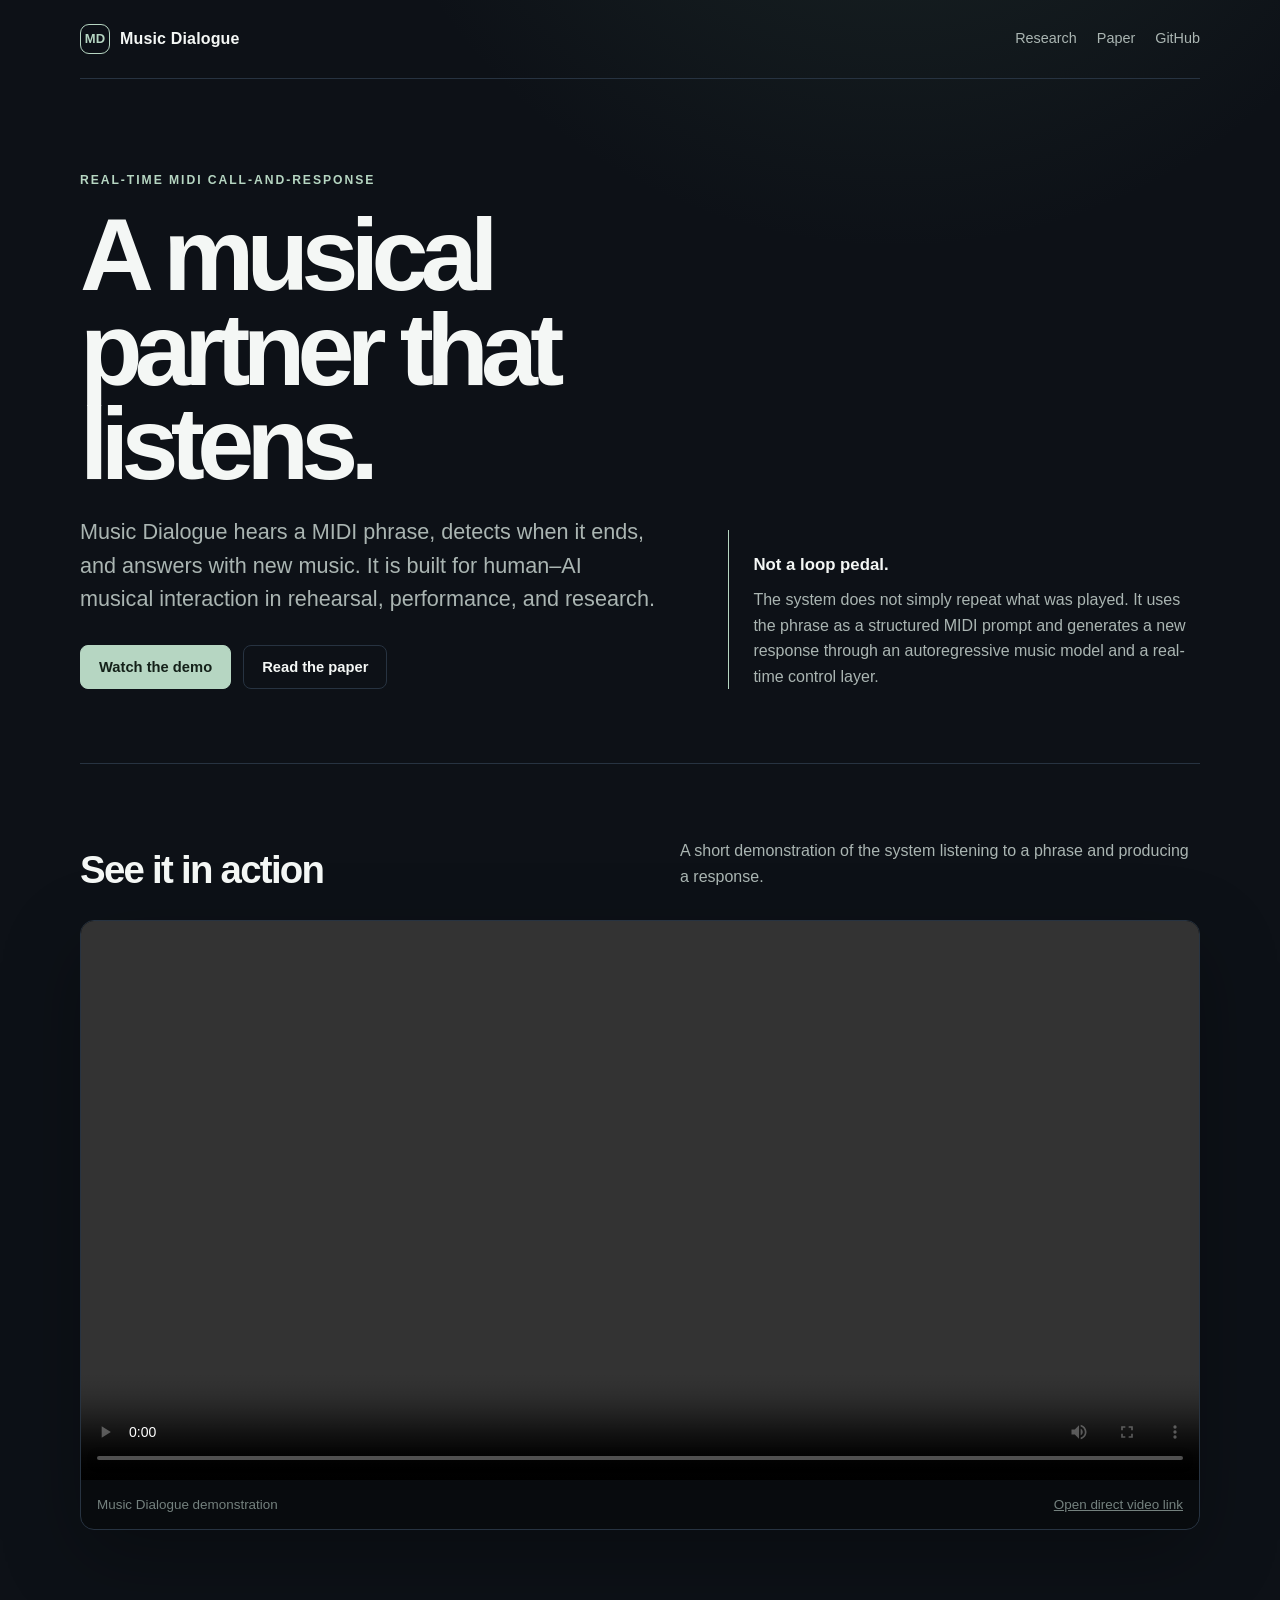
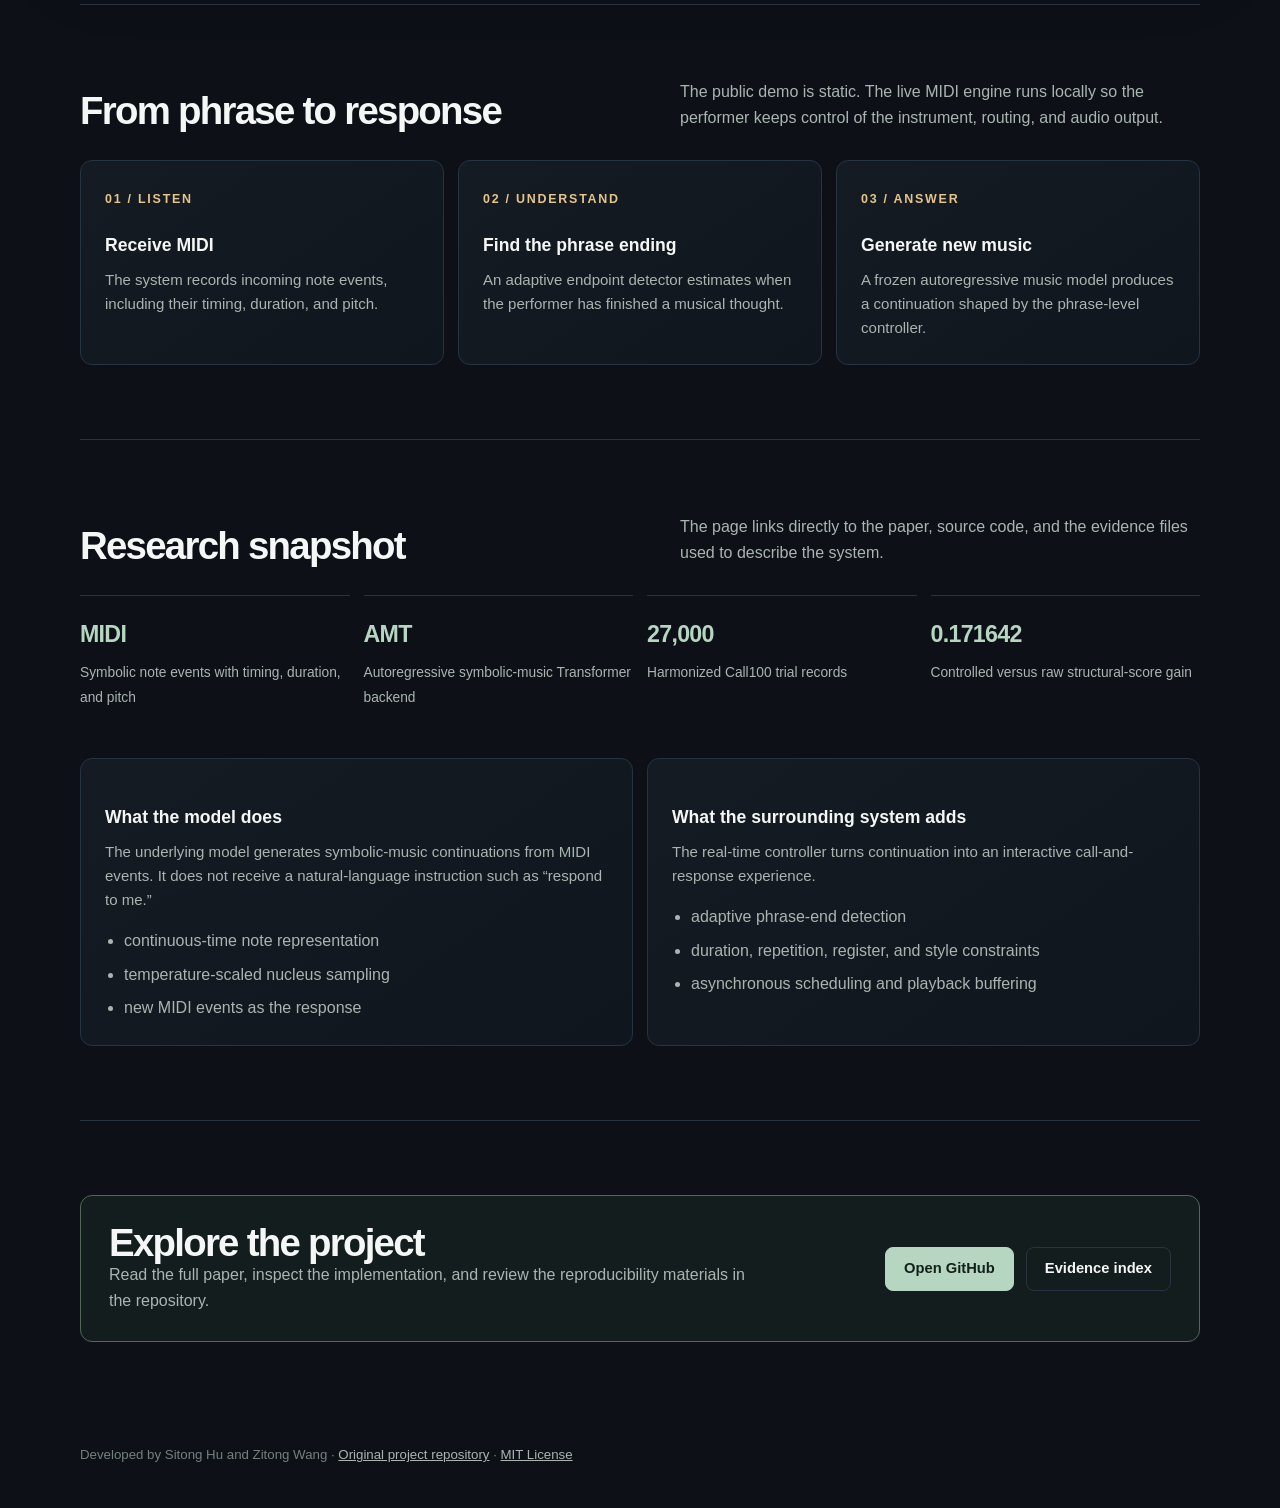
==== index.html @ da8c874d "feat: publish Music Dialogue static site" ====
<!doctype html>
<html lang="en">
  <head>
    <meta charset="utf-8" />
    <meta name="viewport" content="width=device-width, initial-scale=1" />
    <meta name="description" content="Music Dialogue is a real-time MIDI call-and-response system for human–AI musical interaction." />
    <meta name="theme-color" content="#0d1117" />
    <title>Music Dialogue — Real-time MIDI call-and-response</title>
    <style>
      :root {
        color-scheme: dark;
        --bg: #0d1117;
        --panel: #141b23;
        --panel-soft: #10161d;
        --line: #273341;
        --text: #f4f7f5;
        --muted: #aab5b2;
        --quiet: #74817e;
        --accent: #b6d6c2;
        --accent-ink: #142119;
        --warm: #e5c58a;
        font-family: Inter, ui-sans-serif, -apple-system, BlinkMacSystemFont, "Segoe UI", sans-serif;
      }
      * { box-sizing: border-box; }
      html { scroll-behavior: smooth; }
      body { margin: 0; background: radial-gradient(circle at 70% -10%, rgba(74,112,92,.24), transparent 35rem), var(--bg); color: var(--text); line-height: 1.6; }
      a { color: inherit; }
      .shell { width: min(1120px, calc(100% - 40px)); margin: 0 auto; }
      header { display: flex; align-items: center; justify-content: space-between; gap: 24px; padding: 24px 0; border-bottom: 1px solid var(--line); }
      .brand { display: inline-flex; align-items: center; gap: 10px; font-weight: 700; letter-spacing: .01em; text-decoration: none; }
      .brand-mark { display: grid; place-items: center; width: 30px; height: 30px; border: 1px solid var(--accent); border-radius: 9px; color: var(--accent); font-size: 13px; }
      nav { display: flex; gap: 20px; }
      nav a { color: var(--muted); font-size: .9rem; text-decoration: none; }
      nav a:hover { color: var(--text); }
      .hero { display: grid; grid-template-columns: minmax(0,1.1fr) minmax(300px,.9fr); align-items: end; gap: 72px; padding: 92px 0 74px; }
      .eyebrow { margin: 0 0 18px; color: var(--accent); font-size: .76rem; font-weight: 700; letter-spacing: .16em; text-transform: uppercase; }
      h1, h2, h3, p { margin-top: 0; }
      h1 { max-width: 700px; margin-bottom: 24px; font-size: clamp(3.3rem,8vw,6.7rem); letter-spacing: -.075em; line-height: .92; }
      .lead { max-width: 630px; margin-bottom: 30px; color: var(--muted); font-size: clamp(1.1rem,2vw,1.35rem); line-height: 1.55; }
      .actions { display: flex; flex-wrap: wrap; gap: 12px; }
      .button { display: inline-flex; align-items: center; justify-content: center; min-height: 44px; padding: 0 18px; border: 1px solid var(--line); border-radius: 8px; background: transparent; color: var(--text); font-size: .92rem; font-weight: 650; text-decoration: none; }
      .button:hover { border-color: var(--accent); }
      .button.primary { border-color: var(--accent); background: var(--accent); color: var(--accent-ink); }
      .hero-note { padding: 22px 0 0 24px; border-left: 1px solid var(--accent); color: var(--muted); }
      .hero-note strong { display: block; margin-bottom: 8px; color: var(--text); font-size: 1.05rem; }
      .video-card { overflow: hidden; border: 1px solid var(--line); border-radius: 14px; background: #080b0e; box-shadow: 0 26px 80px rgba(0,0,0,.28); }
      video { display: block; width: 100%; max-height: 68vh; background: #080b0e; }
      .video-caption { display: flex; justify-content: space-between; gap: 20px; padding: 14px 16px; color: var(--quiet); font-size: .84rem; }
      .section { padding: 74px 0; border-top: 1px solid var(--line); }
      .section-heading { display: flex; align-items: end; justify-content: space-between; gap: 30px; margin-bottom: 30px; }
      h2 { margin-bottom: 0; font-size: clamp(1.8rem,3vw,2.6rem); letter-spacing: -.045em; line-height: 1; }
      .section-heading p { max-width: 520px; margin-bottom: 0; color: var(--muted); }
      .steps, .evidence { display: grid; grid-template-columns: repeat(3,1fr); gap: 14px; }
      .card { padding: 24px; border: 1px solid var(--line); border-radius: 12px; background: linear-gradient(145deg, var(--panel), var(--panel-soft)); }
      .step-number { color: var(--warm); font-size: .78rem; font-weight: 750; letter-spacing: .14em; }
      h3 { margin: 20px 0 9px; font-size: 1.1rem; }
      .card p { margin-bottom: 0; color: var(--muted); font-size: .94rem; }
      .facts { display: grid; grid-template-columns: repeat(4,1fr); gap: 14px; }
      .fact { padding: 20px 0; border-top: 1px solid var(--line); }
      .fact strong { display: block; margin-bottom: 5px; color: var(--accent); font-size: 1.45rem; letter-spacing: -.03em; }
      .fact span { color: var(--muted); font-size: .86rem; }
      .research { display: grid; grid-template-columns: 1fr 1fr; gap: 14px; }
      .research .card { min-height: 100%; }
      .research ul { margin: 16px 0 0; padding-left: 19px; color: var(--muted); }
      .research li + li { margin-top: 8px; }
      .share { display: flex; align-items: center; justify-content: space-between; gap: 24px; padding: 28px; border: 1px solid #526659; border-radius: 12px; background: rgba(47,74,59,.2); }
      .share p { max-width: 640px; margin-bottom: 0; color: var(--muted); }
      footer { padding: 28px 0 42px; color: var(--quiet); font-size: .83rem; }
      footer a { color: var(--muted); }
      @media (max-width: 780px) {
        .shell { width: min(100% - 28px, 620px); }
        header { align-items: flex-start; }
        nav { gap: 12px; }
        .hero { grid-template-columns: 1fr; gap: 36px; padding: 62px 0 50px; }
        .hero-note { padding-top: 0; padding-left: 18px; }
        .steps, .evidence, .facts, .research { grid-template-columns: 1fr 1fr; }
        .section-heading, .share { align-items: flex-start; flex-direction: column; }
      }
      @media (max-width: 480px) {
        nav a:nth-child(1) { display: none; }
        h1 { font-size: clamp(3rem,17vw,4.6rem); }
        .steps, .evidence, .facts, .research { grid-template-columns: 1fr; }
      }
    </style>
  </head>
  <body>
    <div class="shell">
      <header>
        <a class="brand" href="./" aria-label="Music Dialogue home"><span class="brand-mark">MD</span><span>Music Dialogue</span></a>
        <nav aria-label="Project navigation"><a href="#research">Research</a><a href="paper/Real_Time_MIDI_Call_and_Response_Generation_Using_Autoregressive_Transformers.pdf">Paper</a><a href="https://github.com/Hstonell0211-beep/real-time-midi-call-response">GitHub</a></nav>
      </header>
      <main>
        <section class="hero">
          <div>
            <p class="eyebrow">Real-time MIDI call-and-response</p>
            <h1>A musical partner that listens.</h1>
            <p class="lead">Music Dialogue hears a MIDI phrase, detects when it ends, and answers with new music. It is built for human–AI musical interaction in rehearsal, performance, and research.</p>
            <div class="actions"><a class="button primary" href="#demo">Watch the demo</a><a class="button" href="paper/Real_Time_MIDI_Call_and_Response_Generation_Using_Autoregressive_Transformers.pdf">Read the paper</a></div>
          </div>
          <div class="hero-note"><strong>Not a loop pedal.</strong>The system does not simply repeat what was played. It uses the phrase as a structured MIDI prompt and generates a new response through an autoregressive music model and a real-time control layer.</div>
        </section>
        <section class="section" id="demo">
          <div class="section-heading"><h2>See it in action</h2><p>A short demonstration of the system listening to a phrase and producing a response.</p></div>
          <div class="video-card"><video controls preload="metadata" playsinline><source src="music-dialogue-demo.mp4" type="video/mp4" />Your browser does not support embedded video. <a href="music-dialogue-demo.mp4">Open the MP4 directly.</a></video><div class="video-caption"><span>Music Dialogue demonstration</span><a href="music-dialogue-demo.mp4">Open direct video link</a></div></div>
        </section>
        <section class="section">
          <div class="section-heading"><h2>From phrase to response</h2><p>The public demo is static. The live MIDI engine runs locally so the performer keeps control of the instrument, routing, and audio output.</p></div>
          <div class="steps"><article class="card"><span class="step-number">01 / LISTEN</span><h3>Receive MIDI</h3><p>The system records incoming note events, including their timing, duration, and pitch.</p></article><article class="card"><span class="step-number">02 / UNDERSTAND</span><h3>Find the phrase ending</h3><p>An adaptive endpoint detector estimates when the performer has finished a musical thought.</p></article><article class="card"><span class="step-number">03 / ANSWER</span><h3>Generate new music</h3><p>A frozen autoregressive music model produces a continuation shaped by the phrase-level controller.</p></article></div>
        </section>
        <section class="section" id="research">
          <div class="section-heading"><h2>Research snapshot</h2><p>The page links directly to the paper, source code, and the evidence files used to describe the system.</p></div>
          <div class="facts"><div class="fact"><strong>MIDI</strong><span>Symbolic note events with timing, duration, and pitch</span></div><div class="fact"><strong>AMT</strong><span>Autoregressive symbolic-music Transformer backend</span></div><div class="fact"><strong>27,000</strong><span>Harmonized Call100 trial records</span></div><div class="fact"><strong>0.171642</strong><span>Controlled versus raw structural-score gain</span></div></div>
          <div class="research" style="margin-top:28px"><article class="card"><h3>What the model does</h3><p>The underlying model generates symbolic-music continuations from MIDI events. It does not receive a natural-language instruction such as “respond to me.”</p><ul><li>continuous-time note representation</li><li>temperature-scaled nucleus sampling</li><li>new MIDI events as the response</li></ul></article><article class="card"><h3>What the surrounding system adds</h3><p>The real-time controller turns continuation into an interactive call-and-response experience.</p><ul><li>adaptive phrase-end detection</li><li>duration, repetition, register, and style constraints</li><li>asynchronous scheduling and playback buffering</li></ul></article></div>
        </section>
        <section class="section"><div class="share"><div><h2>Explore the project</h2><p>Read the full paper, inspect the implementation, and review the reproducibility materials in the repository.</p></div><div class="actions"><a class="button primary" href="https://github.com/Hstonell0211-beep/real-time-midi-call-response">Open GitHub</a><a class="button" href="https://github.com/Hstonell0211-beep/real-time-midi-call-response/blob/main/docs/index.md">Evidence index</a></div></div></section>
      </main>
      <footer>Developed by Sitong Hu and Zitong Wang · <a href="https://github.com/MickeyWzt/real-time-midi-call-response">Original project repository</a> · <a href="LICENSE">MIT License</a></footer>
    </div>
  </body>
</html>
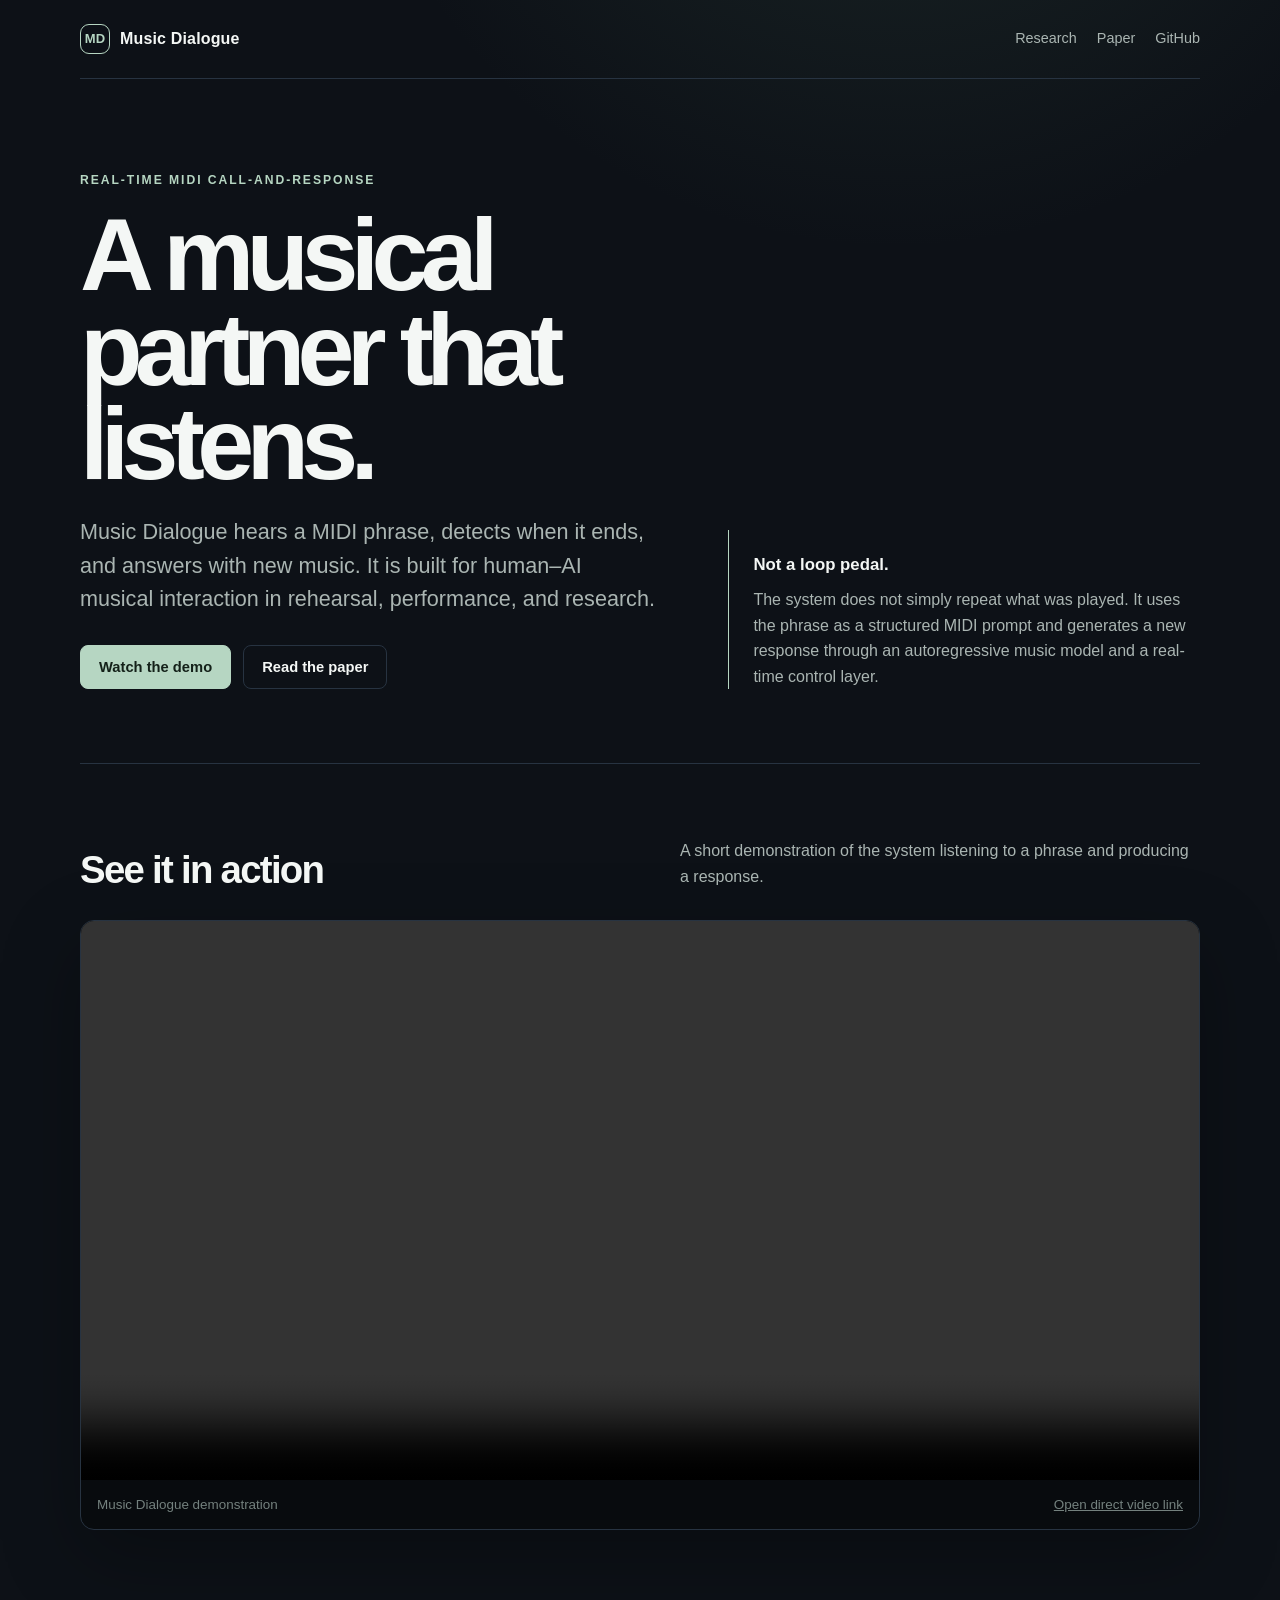
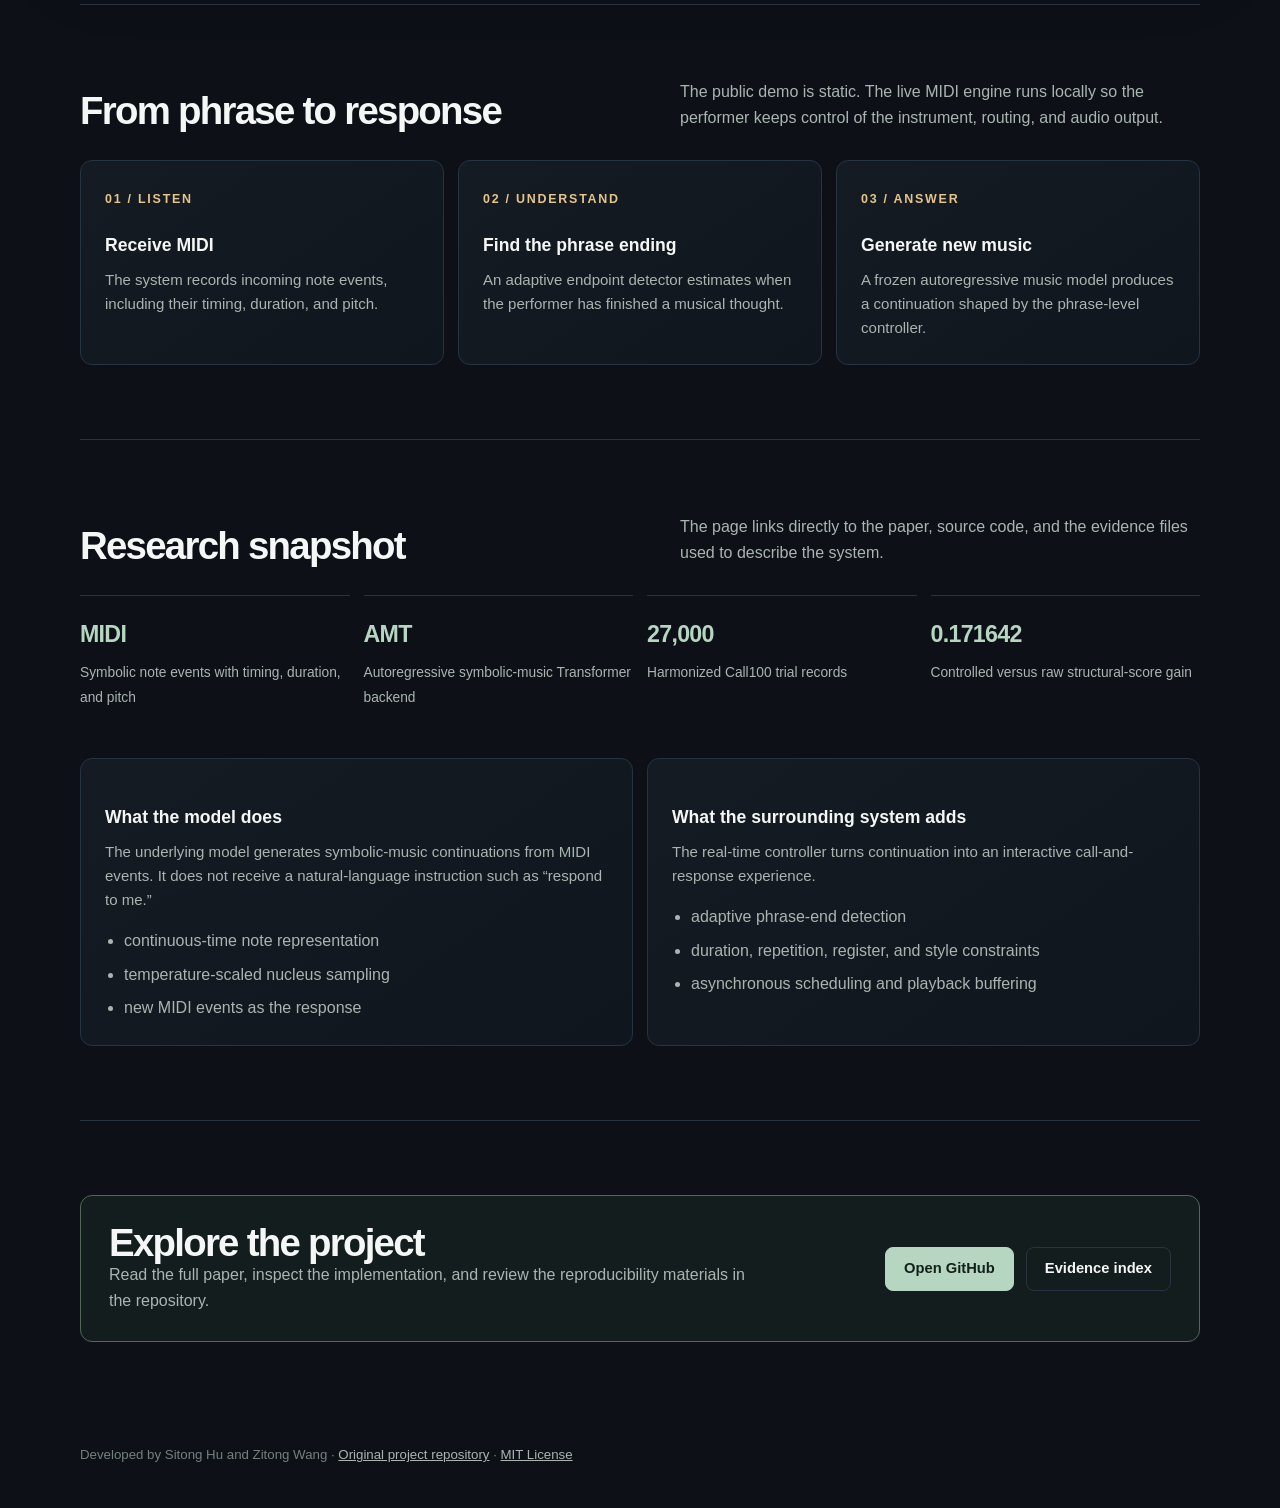
==== commit cf4113b6: "Update index.html" ====
--- a/index.html
+++ b/index.html
@@ -101,7 +101,7 @@
         </section>
         <section class="section" id="demo">
           <div class="section-heading"><h2>See it in action</h2><p>A short demonstration of the system listening to a phrase and producing a response.</p></div>
-          <div class="video-card"><video controls preload="metadata" playsinline><source src="music-dialogue-demo.mp4" type="video/mp4" />Your browser does not support embedded video. <a href="music-dialogue-demo.mp4">Open the MP4 directly.</a></video><div class="video-caption"><span>Music Dialogue demonstration</span><a href="music-dialogue-demo.mp4">Open direct video link</a></div></div>
+          <div class="video-card"><video controls preload="metadata" playsinline><source src="https://hstonell0211-beep.github.io/Music-Dialogue/music-dialogue-demo.mp4" type="video/mp4" />Your browser does not support embedded video. <a href="https://hstonell0211-beep.github.io/Music-Dialogue/music-dialogue-demo.mp4">Open the MP4 directly.</a></video><div class="video-caption"><span>Music Dialogue demonstration</span><a href="https://hstonell0211-beep.github.io/Music-Dialogue/music-dialogue-demo.mp4">Open direct video link</a></div></div>
         </section>
         <section class="section">
           <div class="section-heading"><h2>From phrase to response</h2><p>The public demo is static. The live MIDI engine runs locally so the performer keeps control of the instrument, routing, and audio output.</p></div>
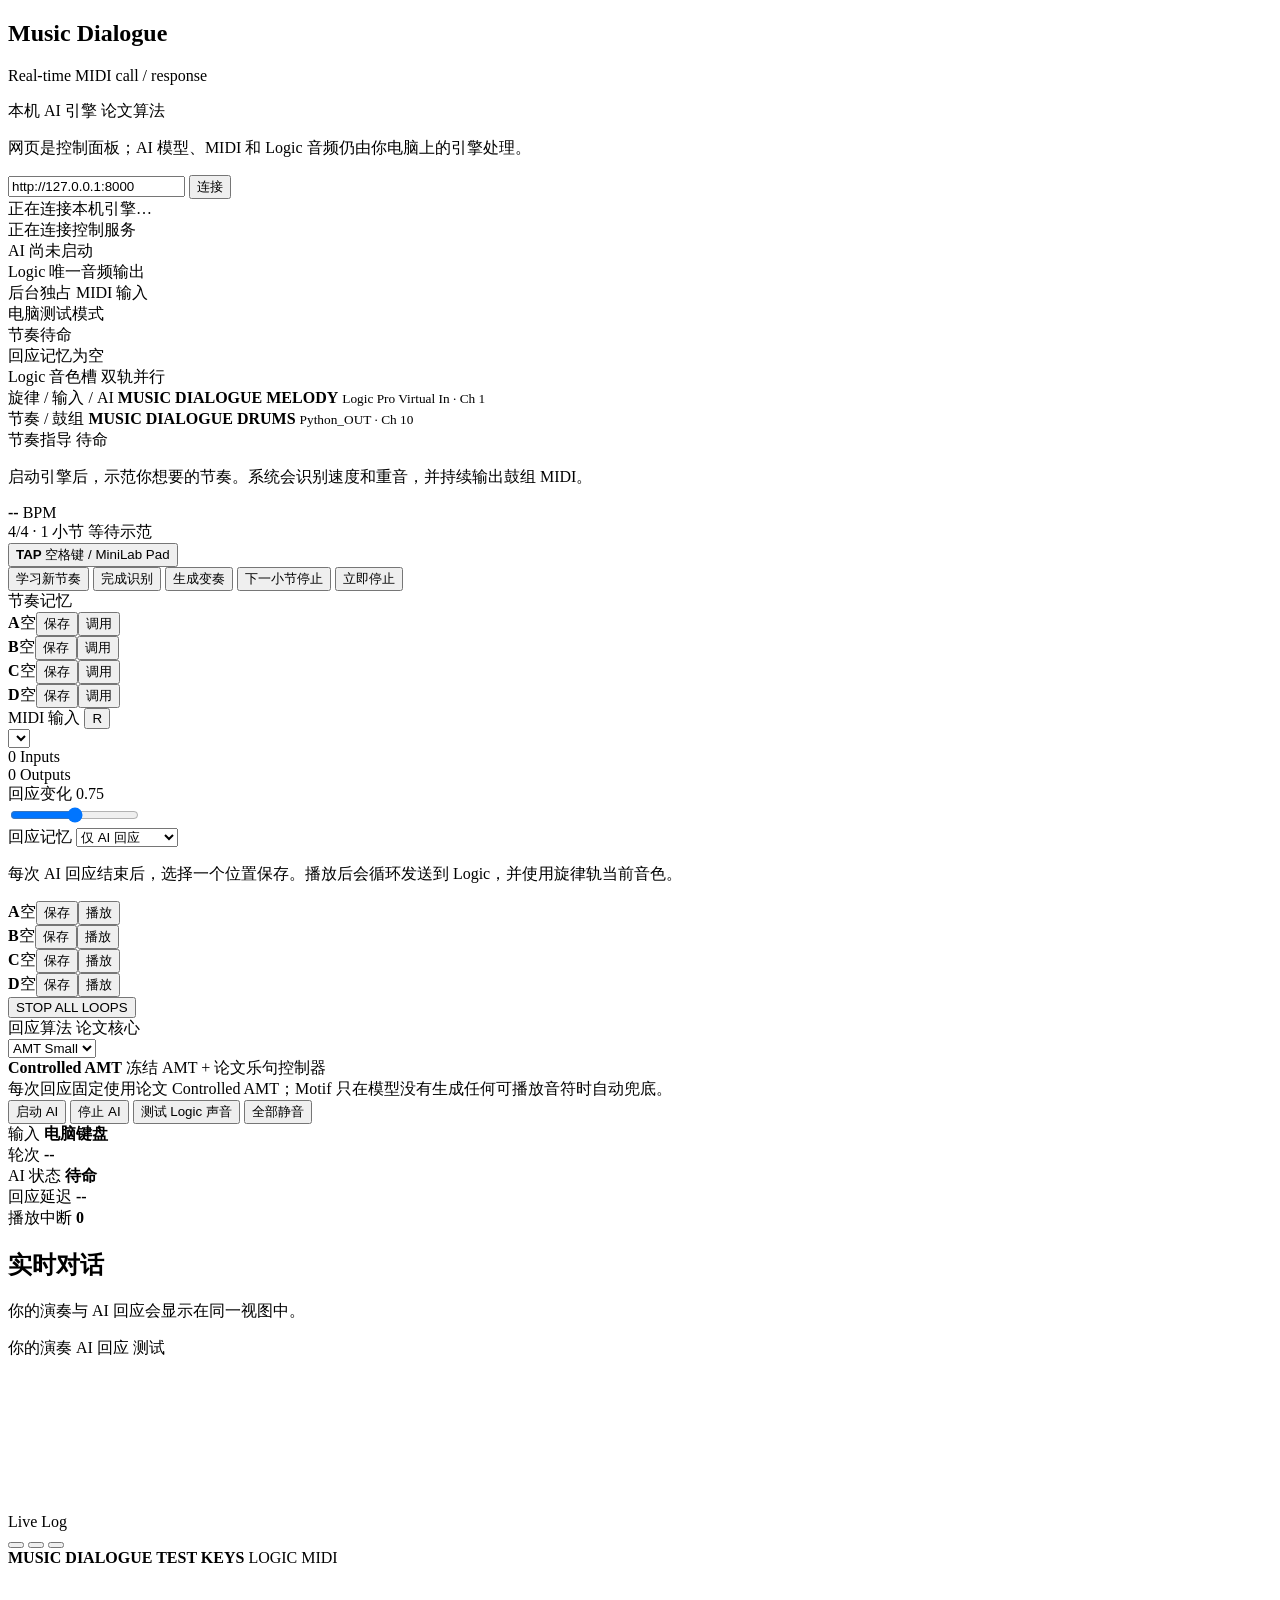
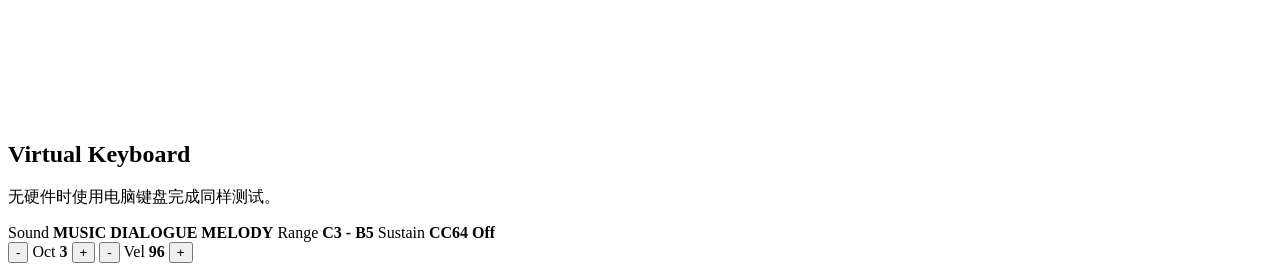
==== commit d3467bc3: "feat: publish interactive Music Dialogue studio" ====
--- a/index.html
+++ b/index.html
@@ -1,120 +1,254 @@
-<!doctype html>
-<html lang="en">
-  <head>
-    <meta charset="utf-8" />
-    <meta name="viewport" content="width=device-width, initial-scale=1" />
-    <meta name="description" content="Music Dialogue is a real-time MIDI call-and-response system for human–AI musical interaction." />
-    <meta name="theme-color" content="#0d1117" />
-    <title>Music Dialogue — Real-time MIDI call-and-response</title>
-    <style>
-      :root {
-        color-scheme: dark;
-        --bg: #0d1117;
-        --panel: #141b23;
-        --panel-soft: #10161d;
-        --line: #273341;
-        --text: #f4f7f5;
-        --muted: #aab5b2;
-        --quiet: #74817e;
-        --accent: #b6d6c2;
-        --accent-ink: #142119;
-        --warm: #e5c58a;
-        font-family: Inter, ui-sans-serif, -apple-system, BlinkMacSystemFont, "Segoe UI", sans-serif;
-      }
-      * { box-sizing: border-box; }
-      html { scroll-behavior: smooth; }
-      body { margin: 0; background: radial-gradient(circle at 70% -10%, rgba(74,112,92,.24), transparent 35rem), var(--bg); color: var(--text); line-height: 1.6; }
-      a { color: inherit; }
-      .shell { width: min(1120px, calc(100% - 40px)); margin: 0 auto; }
-      header { display: flex; align-items: center; justify-content: space-between; gap: 24px; padding: 24px 0; border-bottom: 1px solid var(--line); }
-      .brand { display: inline-flex; align-items: center; gap: 10px; font-weight: 700; letter-spacing: .01em; text-decoration: none; }
-      .brand-mark { display: grid; place-items: center; width: 30px; height: 30px; border: 1px solid var(--accent); border-radius: 9px; color: var(--accent); font-size: 13px; }
-      nav { display: flex; gap: 20px; }
-      nav a { color: var(--muted); font-size: .9rem; text-decoration: none; }
-      nav a:hover { color: var(--text); }
-      .hero { display: grid; grid-template-columns: minmax(0,1.1fr) minmax(300px,.9fr); align-items: end; gap: 72px; padding: 92px 0 74px; }
-      .eyebrow { margin: 0 0 18px; color: var(--accent); font-size: .76rem; font-weight: 700; letter-spacing: .16em; text-transform: uppercase; }
-      h1, h2, h3, p { margin-top: 0; }
-      h1 { max-width: 700px; margin-bottom: 24px; font-size: clamp(3.3rem,8vw,6.7rem); letter-spacing: -.075em; line-height: .92; }
-      .lead { max-width: 630px; margin-bottom: 30px; color: var(--muted); font-size: clamp(1.1rem,2vw,1.35rem); line-height: 1.55; }
-      .actions { display: flex; flex-wrap: wrap; gap: 12px; }
-      .button { display: inline-flex; align-items: center; justify-content: center; min-height: 44px; padding: 0 18px; border: 1px solid var(--line); border-radius: 8px; background: transparent; color: var(--text); font-size: .92rem; font-weight: 650; text-decoration: none; }
-      .button:hover { border-color: var(--accent); }
-      .button.primary { border-color: var(--accent); background: var(--accent); color: var(--accent-ink); }
-      .hero-note { padding: 22px 0 0 24px; border-left: 1px solid var(--accent); color: var(--muted); }
-      .hero-note strong { display: block; margin-bottom: 8px; color: var(--text); font-size: 1.05rem; }
-      .video-card { overflow: hidden; border: 1px solid var(--line); border-radius: 14px; background: #080b0e; box-shadow: 0 26px 80px rgba(0,0,0,.28); }
-      video { display: block; width: 100%; max-height: 68vh; background: #080b0e; }
-      .video-caption { display: flex; justify-content: space-between; gap: 20px; padding: 14px 16px; color: var(--quiet); font-size: .84rem; }
-      .section { padding: 74px 0; border-top: 1px solid var(--line); }
-      .section-heading { display: flex; align-items: end; justify-content: space-between; gap: 30px; margin-bottom: 30px; }
-      h2 { margin-bottom: 0; font-size: clamp(1.8rem,3vw,2.6rem); letter-spacing: -.045em; line-height: 1; }
-      .section-heading p { max-width: 520px; margin-bottom: 0; color: var(--muted); }
-      .steps, .evidence { display: grid; grid-template-columns: repeat(3,1fr); gap: 14px; }
-      .card { padding: 24px; border: 1px solid var(--line); border-radius: 12px; background: linear-gradient(145deg, var(--panel), var(--panel-soft)); }
-      .step-number { color: var(--warm); font-size: .78rem; font-weight: 750; letter-spacing: .14em; }
-      h3 { margin: 20px 0 9px; font-size: 1.1rem; }
-      .card p { margin-bottom: 0; color: var(--muted); font-size: .94rem; }
-      .facts { display: grid; grid-template-columns: repeat(4,1fr); gap: 14px; }
-      .fact { padding: 20px 0; border-top: 1px solid var(--line); }
-      .fact strong { display: block; margin-bottom: 5px; color: var(--accent); font-size: 1.45rem; letter-spacing: -.03em; }
-      .fact span { color: var(--muted); font-size: .86rem; }
-      .research { display: grid; grid-template-columns: 1fr 1fr; gap: 14px; }
-      .research .card { min-height: 100%; }
-      .research ul { margin: 16px 0 0; padding-left: 19px; color: var(--muted); }
-      .research li + li { margin-top: 8px; }
-      .share { display: flex; align-items: center; justify-content: space-between; gap: 24px; padding: 28px; border: 1px solid #526659; border-radius: 12px; background: rgba(47,74,59,.2); }
-      .share p { max-width: 640px; margin-bottom: 0; color: var(--muted); }
-      footer { padding: 28px 0 42px; color: var(--quiet); font-size: .83rem; }
-      footer a { color: var(--muted); }
-      @media (max-width: 780px) {
-        .shell { width: min(100% - 28px, 620px); }
-        header { align-items: flex-start; }
-        nav { gap: 12px; }
-        .hero { grid-template-columns: 1fr; gap: 36px; padding: 62px 0 50px; }
-        .hero-note { padding-top: 0; padding-left: 18px; }
-        .steps, .evidence, .facts, .research { grid-template-columns: 1fr 1fr; }
-        .section-heading, .share { align-items: flex-start; flex-direction: column; }
-      }
-      @media (max-width: 480px) {
-        nav a:nth-child(1) { display: none; }
-        h1 { font-size: clamp(3rem,17vw,4.6rem); }
-        .steps, .evidence, .facts, .research { grid-template-columns: 1fr; }
-      }
-    </style>
-  </head>
-  <body>
-    <div class="shell">
-      <header>
-        <a class="brand" href="./" aria-label="Music Dialogue home"><span class="brand-mark">MD</span><span>Music Dialogue</span></a>
-        <nav aria-label="Project navigation"><a href="#research">Research</a><a href="paper/Real_Time_MIDI_Call_and_Response_Generation_Using_Autoregressive_Transformers.pdf">Paper</a><a href="https://github.com/Hstonell0211-beep/real-time-midi-call-response">GitHub</a></nav>
-      </header>
-      <main>
-        <section class="hero">
-          <div>
-            <p class="eyebrow">Real-time MIDI call-and-response</p>
-            <h1>A musical partner that listens.</h1>
-            <p class="lead">Music Dialogue hears a MIDI phrase, detects when it ends, and answers with new music. It is built for human–AI musical interaction in rehearsal, performance, and research.</p>
-            <div class="actions"><a class="button primary" href="#demo">Watch the demo</a><a class="button" href="paper/Real_Time_MIDI_Call_and_Response_Generation_Using_Autoregressive_Transformers.pdf">Read the paper</a></div>
-          </div>
-          <div class="hero-note"><strong>Not a loop pedal.</strong>The system does not simply repeat what was played. It uses the phrase as a structured MIDI prompt and generates a new response through an autoregressive music model and a real-time control layer.</div>
-        </section>
-        <section class="section" id="demo">
-          <div class="section-heading"><h2>See it in action</h2><p>A short demonstration of the system listening to a phrase and producing a response.</p></div>
-          <div class="video-card"><video controls preload="metadata" playsinline><source src="https://hstonell0211-beep.github.io/Music-Dialogue/music-dialogue-demo.mp4" type="video/mp4" />Your browser does not support embedded video. <a href="https://hstonell0211-beep.github.io/Music-Dialogue/music-dialogue-demo.mp4">Open the MP4 directly.</a></video><div class="video-caption"><span>Music Dialogue demonstration</span><a href="https://hstonell0211-beep.github.io/Music-Dialogue/music-dialogue-demo.mp4">Open direct video link</a></div></div>
-        </section>
-        <section class="section">
-          <div class="section-heading"><h2>From phrase to response</h2><p>The public demo is static. The live MIDI engine runs locally so the performer keeps control of the instrument, routing, and audio output.</p></div>
-          <div class="steps"><article class="card"><span class="step-number">01 / LISTEN</span><h3>Receive MIDI</h3><p>The system records incoming note events, including their timing, duration, and pitch.</p></article><article class="card"><span class="step-number">02 / UNDERSTAND</span><h3>Find the phrase ending</h3><p>An adaptive endpoint detector estimates when the performer has finished a musical thought.</p></article><article class="card"><span class="step-number">03 / ANSWER</span><h3>Generate new music</h3><p>A frozen autoregressive music model produces a continuation shaped by the phrase-level controller.</p></article></div>
-        </section>
-        <section class="section" id="research">
-          <div class="section-heading"><h2>Research snapshot</h2><p>The page links directly to the paper, source code, and the evidence files used to describe the system.</p></div>
-          <div class="facts"><div class="fact"><strong>MIDI</strong><span>Symbolic note events with timing, duration, and pitch</span></div><div class="fact"><strong>AMT</strong><span>Autoregressive symbolic-music Transformer backend</span></div><div class="fact"><strong>27,000</strong><span>Harmonized Call100 trial records</span></div><div class="fact"><strong>0.171642</strong><span>Controlled versus raw structural-score gain</span></div></div>
-          <div class="research" style="margin-top:28px"><article class="card"><h3>What the model does</h3><p>The underlying model generates symbolic-music continuations from MIDI events. It does not receive a natural-language instruction such as “respond to me.”</p><ul><li>continuous-time note representation</li><li>temperature-scaled nucleus sampling</li><li>new MIDI events as the response</li></ul></article><article class="card"><h3>What the surrounding system adds</h3><p>The real-time controller turns continuation into an interactive call-and-response experience.</p><ul><li>adaptive phrase-end detection</li><li>duration, repetition, register, and style constraints</li><li>asynchronous scheduling and playback buffering</li></ul></article></div>
-        </section>
-        <section class="section"><div class="share"><div><h2>Explore the project</h2><p>Read the full paper, inspect the implementation, and review the reproducibility materials in the repository.</p></div><div class="actions"><a class="button primary" href="https://github.com/Hstonell0211-beep/real-time-midi-call-response">Open GitHub</a><a class="button" href="https://github.com/Hstonell0211-beep/real-time-midi-call-response/blob/main/docs/index.md">Evidence index</a></div></div></section>
-      </main>
-      <footer>Developed by Sitong Hu and Zitong Wang · <a href="https://github.com/MickeyWzt/real-time-midi-call-response">Original project repository</a> · <a href="LICENSE">MIT License</a></footer>
+<!DOCTYPE html>
+<html lang="zh-CN">
+<head>
+    <meta charset="UTF-8">
+    <meta name="viewport" content="width=device-width, initial-scale=1.0">
+    <title>Music Dialogue — Live Studio</title>
+    <link rel="stylesheet" href="static/style.css?v=music-dialogue-live-1">
+</head>
+<body>
+    <div class="studio-shell">
+        <aside class="control-rail">
+            <header class="brand-row">
+                <div class="window-dots" aria-hidden="true">
+                    <span class="dot red"></span>
+                    <span class="dot yellow"></span>
+                    <span class="dot green"></span>
+                </div>
+                <div>
+                    <h1>Music Dialogue</h1>
+                    <p>Real-time MIDI call / response</p>
+                </div>
+            </header>
+
+            <section class="panel-block engine-panel" aria-label="本机 AI 引擎连接">
+                <div class="block-title">
+                    <span>本机 AI 引擎</span>
+                    <output>论文算法</output>
+                </div>
+                <p class="device-note">网页是控制面板；AI 模型、MIDI 和 Logic 音频仍由你电脑上的引擎处理。</p>
+                <div class="engine-connect-row">
+                    <input id="engine-url" class="studio-input" type="url" value="http://127.0.0.1:8000" aria-label="本机引擎地址">
+                    <button id="engine-connect-btn" class="rhythm-btn learn" type="button">连接</button>
+                </div>
+                <div id="engine-note" class="device-note">正在连接本机引擎…</div>
+            </section>
+
+            <section class="status-stack" aria-label="System status">
+                <div class="status-pill warning" id="connection-status">正在连接控制服务</div>
+                <div class="status-pill idle" id="engine-status">AI 尚未启动</div>
+                <div class="status-pill tech-status connected" id="piano-host-status">Logic 唯一音频输出</div>
+                <div class="status-pill tech-status connected" id="web-midi-status">后台独占 MIDI 输入</div>
+                <div class="status-pill tech-status warning" id="test-mode-status">电脑测试模式</div>
+                <div class="status-pill idle" id="rhythm-status">节奏待命</div>
+                <div class="status-pill idle" id="loop-status">回应记忆为空</div>
+            </section>
+
+            <section class="panel-block sound-panel" aria-label="Logic sound routing">
+                <div class="block-title">
+                    <span>Logic 音色槽</span>
+                    <output>双轨并行</output>
+                </div>
+                <div class="sound-route-list">
+                    <div class="sound-route melody">
+                        <span>旋律 / 输入 / AI</span>
+                        <strong>MUSIC DIALOGUE MELODY</strong>
+                        <small>Logic Pro Virtual In · Ch 1</small>
+                    </div>
+                    <div class="sound-route drums">
+                        <span>节奏 / 鼓组</span>
+                        <strong>MUSIC DIALOGUE DRUMS</strong>
+                        <small>Python_OUT · Ch 10</small>
+                    </div>
+                </div>
+            </section>
+
+            <section class="panel-block groove-panel" aria-label="Rhythm guide controls">
+                <div class="block-title">
+                    <span>节奏指导</span>
+                    <output id="rhythm-state-label">待命</output>
+                </div>
+                <p id="rhythm-detail" class="device-note">启动引擎后，示范你想要的节奏。系统会识别速度和重音，并持续输出鼓组 MIDI。</p>
+                <div class="rhythm-readout">
+                    <div class="rhythm-meter">
+                        <strong id="rhythm-bpm">--</strong>
+                        <span>BPM</span>
+                    </div>
+                    <div class="rhythm-meta">
+                        <span id="rhythm-meter-label">4/4 · 1 小节</span>
+                        <span id="rhythm-confidence">等待示范</span>
+                    </div>
+                </div>
+                <div id="rhythm-pattern" class="rhythm-pattern" aria-label="识别出的十六分音符节奏"></div>
+                <button id="rhythm-tap-btn" class="rhythm-tap" type="button">
+                    <strong>TAP</strong>
+                    <span>空格键 / MiniLab Pad</span>
+                </button>
+                <div class="rhythm-controls">
+                    <button id="rhythm-learn-btn" class="rhythm-btn learn">学习新节奏</button>
+                    <button id="rhythm-finish-btn" class="rhythm-btn finish">完成识别</button>
+                    <button id="rhythm-variation-btn" class="rhythm-btn variation">生成变奏</button>
+                    <button id="rhythm-stop-btn" class="rhythm-btn stop">下一小节停止</button>
+                    <button id="rhythm-stop-now-btn" class="rhythm-btn panic">立即停止</button>
+                </div>
+                <div class="rhythm-bank-title">节奏记忆</div>
+                <div id="rhythm-bank" class="rhythm-bank">
+                    <article class="rhythm-slot" data-slot="A"><strong>A</strong><span>空</span><button class="rhythm-save" data-slot="A">保存</button><button class="rhythm-load" data-slot="A">调用</button></article>
+                    <article class="rhythm-slot" data-slot="B"><strong>B</strong><span>空</span><button class="rhythm-save" data-slot="B">保存</button><button class="rhythm-load" data-slot="B">调用</button></article>
+                    <article class="rhythm-slot" data-slot="C"><strong>C</strong><span>空</span><button class="rhythm-save" data-slot="C">保存</button><button class="rhythm-load" data-slot="C">调用</button></article>
+                    <article class="rhythm-slot" data-slot="D"><strong>D</strong><span>空</span><button class="rhythm-save" data-slot="D">保存</button><button class="rhythm-load" data-slot="D">调用</button></article>
+                </div>
+            </section>
+
+            <section class="panel-block input-panel">
+                <div class="block-title">
+                    <span>MIDI 输入</span>
+                    <button id="refresh-devices" class="icon-btn" title="Refresh MIDI devices" aria-label="Refresh MIDI devices">R</button>
+                </div>
+                <select id="midi-input" class="studio-select"></select>
+                <div id="device-note" class="device-note"></div>
+                <div class="device-grid">
+                    <div>
+                        <span id="midi-count">0</span>
+                        <label>Inputs</label>
+                    </div>
+                    <div>
+                        <span id="output-count">0</span>
+                        <label>Outputs</label>
+                    </div>
+                </div>
+            </section>
+
+            <section class="panel-block feel-panel">
+                <div class="block-title">
+                    <span>回应变化</span>
+                    <output id="temp-display">0.75</output>
+                </div>
+                <input id="temperature" type="range" min="0.5" max="1.0" step="0.05" value="0.75">
+            </section>
+
+            <section class="panel-block loop-panel" aria-label="AI response loop bank">
+                <div class="block-title">
+                    <span>回应记忆</span>
+                    <select id="loop-save-mode" class="compact-select" aria-label="保存内容">
+                        <option value="response">仅 AI 回应</option>
+                        <option value="call_response">你的句子 + AI</option>
+                    </select>
+                </div>
+                <p id="loop-detail" class="device-note">每次 AI 回应结束后，选择一个位置保存。播放后会循环发送到 Logic，并使用旋律轨当前音色。</p>
+                <div id="loop-grid" class="loop-grid">
+                    <article class="loop-slot" data-slot="A"><strong>A</strong><span>空</span><button class="loop-save" data-slot="A">保存</button><button class="loop-toggle" data-slot="A">播放</button></article>
+                    <article class="loop-slot" data-slot="B"><strong>B</strong><span>空</span><button class="loop-save" data-slot="B">保存</button><button class="loop-toggle" data-slot="B">播放</button></article>
+                    <article class="loop-slot" data-slot="C"><strong>C</strong><span>空</span><button class="loop-save" data-slot="C">保存</button><button class="loop-toggle" data-slot="C">播放</button></article>
+                    <article class="loop-slot" data-slot="D"><strong>D</strong><span>空</span><button class="loop-save" data-slot="D">保存</button><button class="loop-toggle" data-slot="D">播放</button></article>
+                </div>
+                <button id="loop-stop-all-btn" class="loop-stop-all">STOP ALL LOOPS</button>
+            </section>
+
+            <section class="panel-block model-panel">
+                <div class="block-title">
+                    <span>回应算法</span>
+                    <output id="backend-display">论文核心</output>
+                </div>
+                <select id="backend-select" class="studio-select hidden" aria-hidden="true">
+                    <option value="amt_small">AMT Small</option>
+                </select>
+                <div class="model-lockup">
+                    <strong id="response-engine-name">Controlled AMT</strong>
+                    <span id="response-engine-subtitle">冻结 AMT + 论文乐句控制器</span>
+                </div>
+                <div id="model-note" class="device-note">每次回应固定使用论文 Controlled AMT；Motif 只在模型没有生成任何可播放音符时自动兜底。</div>
+            </section>
+
+            <section class="transport">
+                <button id="start-btn" class="transport-btn start">启动 AI</button>
+                <button id="stop-btn" class="transport-btn stop hidden">停止 AI</button>
+                <button id="test-btn" class="transport-btn test">测试 Logic 声音</button>
+                <button id="panic-btn" class="transport-btn panic">全部静音</button>
+            </section>
+        </aside>
+
+        <main class="workspace">
+            <section class="top-strip">
+                <div class="metric-cell active">
+                    <label>输入</label>
+                    <strong id="selected-source">电脑键盘</strong>
+                </div>
+                <div class="metric-cell">
+                    <label>轮次</label>
+                    <strong id="round-id">--</strong>
+                </div>
+                <div class="metric-cell">
+                    <label>AI 状态</label>
+                    <strong id="round-state">待命</strong>
+                </div>
+                <div class="metric-cell">
+                    <label>回应延迟</label>
+                    <strong id="first-event">--</strong>
+                </div>
+                <div class="metric-cell">
+                    <label>播放中断</label>
+                    <strong id="underruns">0</strong>
+                </div>
+            </section>
+
+            <section class="visual-stage">
+                <div class="stage-header">
+                    <div>
+                        <h2>实时对话</h2>
+                        <p id="stage-subtitle">你的演奏与 AI 回应会显示在同一视图中。</p>
+                    </div>
+                    <div class="lane-legend">
+                        <span class="human">你的演奏</span>
+                        <span class="ai">AI 回应</span>
+                        <span class="test">测试</span>
+                    </div>
+                </div>
+                <canvas id="visualizer-canvas"></canvas>
+            </section>
+
+            <section class="console-drawer">
+                <div class="console-title">Live Log</div>
+                <div class="log-panel" id="log-panel"></div>
+            </section>
+
+            <section class="keyboard-deck logic-keyboard-window">
+                <div class="logic-titlebar">
+                    <div class="window-dots window-actions" aria-label="Keyboard window controls">
+                        <button id="keyboard-minimize" class="dot red window-action" type="button" title="Minimize keyboard" aria-label="Minimize keyboard"></button>
+                        <button id="keyboard-compact" class="dot yellow window-action" type="button" title="Compact keyboard" aria-label="Compact keyboard"></button>
+                        <button id="keyboard-expand" class="dot green window-action" type="button" title="Expand keyboard" aria-label="Expand keyboard"></button>
+                    </div>
+                    <strong>MUSIC DIALOGUE TEST KEYS</strong>
+                    <span id="audio-status" class="logic-ready">LOGIC MIDI</span>
+                </div>
+                <div class="keyboard-particle-stage">
+                    <div class="keyboard-grid" aria-hidden="true"></div>
+                    <canvas id="keyboard-particle-canvas"></canvas>
+                </div>
+                <div class="keyboard-toolbar">
+                    <div>
+                        <h2>Virtual Keyboard</h2>
+                        <p>无硬件时使用电脑键盘完成同样测试。</p>
+                    </div>
+                    <div class="keyboard-detail-strip">
+                        <span>Sound <strong id="sampler-detail">MUSIC DIALOGUE MELODY</strong></span>
+                        <span>Range <strong id="range-detail">C3 - B5</strong></span>
+                        <span>Sustain <strong id="sustain-detail">CC64 Off</strong></span>
+                    </div>
+                    <div class="keyboard-controls">
+                        <button id="octave-down" class="mini-btn" title="Octave down" aria-label="Octave down">-</button>
+                        <span>Oct <strong id="octave-display">3</strong></span>
+                        <button id="octave-up" class="mini-btn" title="Octave up" aria-label="Octave up">+</button>
+                        <button id="velocity-down" class="mini-btn" title="Velocity down" aria-label="Velocity down">-</button>
+                        <span>Vel <strong id="velocity-display">96</strong></span>
+                        <button id="velocity-up" class="mini-btn" title="Velocity up" aria-label="Velocity up">+</button>
+                    </div>
+                </div>
+                <div class="keyboard-keys" id="keyboard"></div>
+            </section>
+        </main>
     </div>
-  </body>
+    <script src="static/app.js?v=music-dialogue-live-1"></script>
+</body>
 </html>
